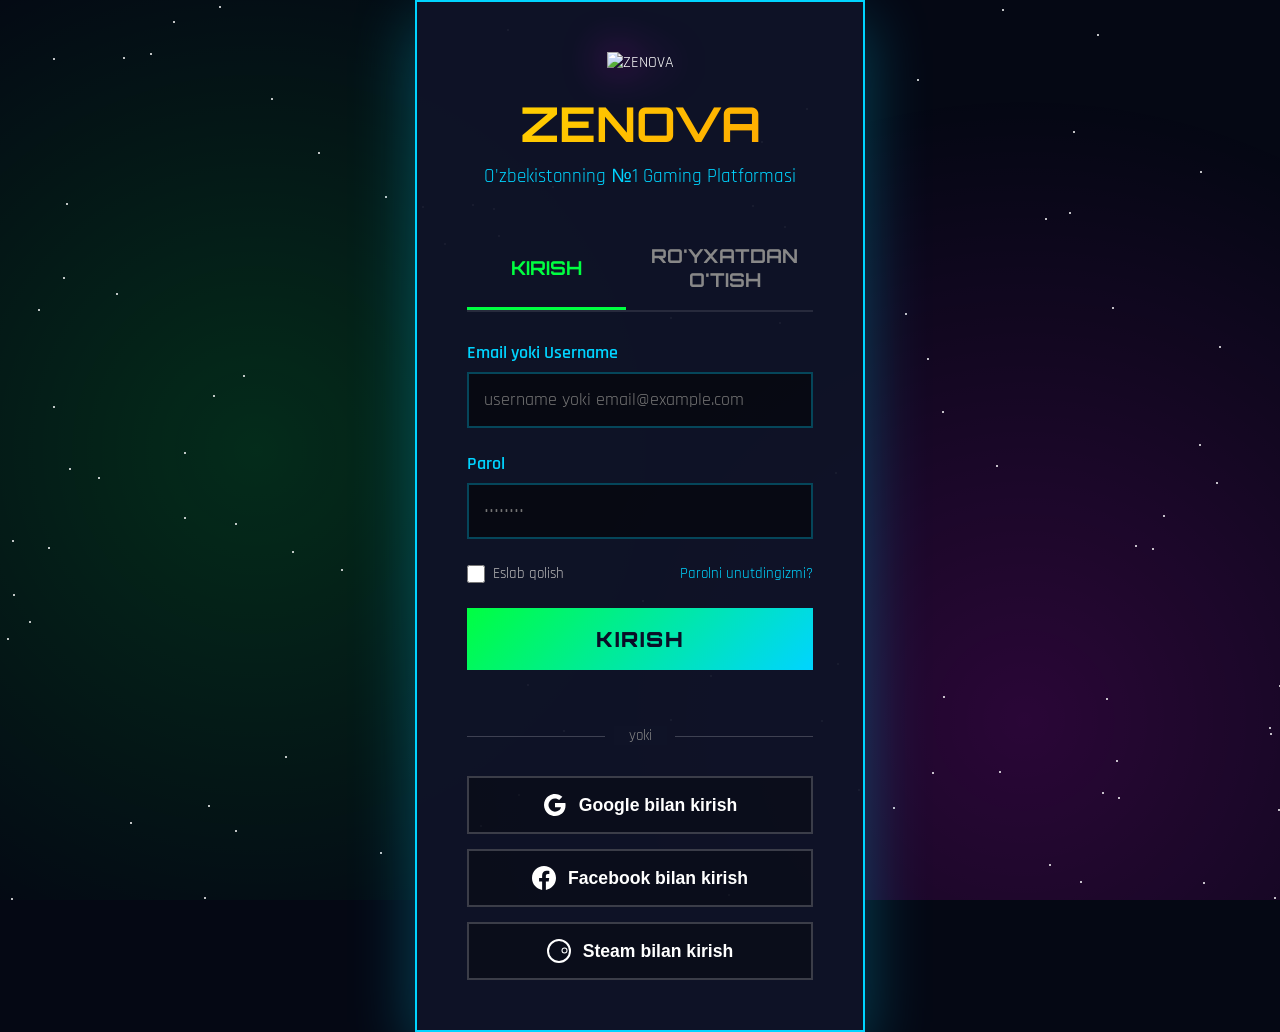
==== index.html @ 6e126760 "Add files via upload" ====
<!DOCTYPE html>
<html lang="uz">
<head>
    <meta charset="UTF-8">
    <meta name="viewport" content="width=device-width, initial-scale=1.0">
    <title>ZENOVA - O'zbekistonning №1 Gaming Platformasi</title>
    <link href="https://fonts.googleapis.com/css2?family=Orbitron:wght@400;700;900&family=Rajdhani:wght@300;500;700&display=swap" rel="stylesheet">
    <link rel="stylesheet" href="style.css">
    <head>
        <meta charset="UTF-8">
        <meta name="viewport" content="width=device-width, initial-scale=1.0">
        <title>ZENOVA - O'zbekistonning №1 Gaming Platformasi</title>
        
        <!-- FAVICON - SHU QATORNI QO'SHING -->
        <link rel="icon" type="image/png" href="img/preview.webp">
                
        <link href="https://fonts.googleapis.com/css2?family=Orbitron:wght@400;700;900&family=Rajdhani:wght@300;500;700&display=swap" rel="stylesheet">
        <link rel="stylesheet" href="profile.html">
    </head>
    <style>
        :root {
            --primary: #00ff41;
            --secondary: #ff00ff;
            --accent: #00d4ff;
            --dark: #0a0e27;
            --darker: #050814;
        }
        * { margin: 0; padding: 0; box-sizing: border-box; }
        body {
            font-family: 'Rajdhani', sans-serif;
            background: var(--darker);
            color: #fff;
            overflow-x: hidden;
            line-height: 1.6;
        }
        body::before {
            content: '';
            position: fixed;
            inset: 0;
            background: radial-gradient(circle at 20% 50%, rgba(0, 255, 65, 0.1) 0%, transparent 50%),
                        radial-gradient(circle at 80% 80% rgba(255, 0, 255, 0.1) 0%, transparent 50%);
            animation: bgPulse 15s ease-in-out infinite;
            z-index: 0;
            pointer-events: none;
        }
        @keyframes bgPulse { 0%, 100% { opacity: 0.3; } 50% { opacity: 0.6; } }
        .container { position: relative; z-index: 1; max-width: 1400px; margin: 0 auto; padding: 0 20px; }
        header {
            position: sticky; top: 0; z-index: 100;
            background: rgba(5, 8, 20, 0.98);
            backdrop-filter: blur(10px);
            border-bottom: 2px solid var(--primary);
            box-shadow: 0 5px 30px rgba(0, 255, 65, 0.2);
        }
        nav { display: flex; justify-content: space-between; align-items: center; padding: 20px 0; flex-wrap: wrap; gap: 20px; }
        .logo-container { display: flex; align-items: center; gap: 15px; }
        .logo-img { 
            width: 60px; 
            height: 60px; 
            object-fit: contain;
            filter: drop-shadow(0 0 10px rgba(255, 0, 255, 0.5));
        }
        .logo-text {
            font-family: 'Orbitron', sans-serif;
            font-size: 2.5em;
            font-weight: 900;
            background: linear-gradient(135deg, #FFD700, #FFA500);
            -webkit-background-clip: text;
            -webkit-text-fill-color: transparent;
            text-shadow: 0 0 20px rgba(255, 215, 0, 0.5);
        }
        nav ul { display: flex; gap: 15px; list-style: none; flex-wrap: wrap; }
        nav a {
            color: #fff;
            text-decoration: none;
            font-weight: 700;
            padding: 10px 15px;
            border: 2px solid transparent;
            transition: all 0.3s;
            text-transform: uppercase;
            letter-spacing: 1px;
        }
        nav a:hover {
            color: var(--primary);
            border-color: var(--primary);
            box-shadow: 0 0 20px var(--primary);
        }
        .hero { padding: 80px 0; text-align: center; }
        .hero h1 {
            font-family: 'Orbitron', sans-serif;
            font-size: 4.5em;
            font-weight: 900;
            margin-bottom: 20px;
            background: linear-gradient(135deg, var(--primary), var(--secondary), var(--accent));
            -webkit-background-clip: text;
            -webkit-text-fill-color: transparent;
            animation: slideDown 1s ease-out;
        }
        @keyframes slideDown {
            from { opacity: 0; transform: translateY(-50px); }
            to { opacity: 1; transform: translateY(0); }
        }
        .hero p { font-size: 1.5em; color: var(--accent); margin-bottom: 40px; }
        .stats { display: flex; justify-content: center; gap: 50px; flex-wrap: wrap; margin-top: 30px; }
        .stat-item { text-align: center; }
        .stat-number {
            font-family: 'Orbitron', sans-serif;
            font-size: 3em;
            color: var(--primary);
            text-shadow: 0 0 20px var(--primary);
        }
        .stat-label { color: #888; font-size: 1.2em; text-transform: uppercase; }
        .section-title {
            font-family: 'Orbitron', sans-serif;
            font-size: 3em;
            font-weight: 900;
            text-align: center;
            margin: 80px 0 50px;
            background: linear-gradient(135deg, var(--primary), var(--accent));
            -webkit-background-clip: text;
            -webkit-text-fill-color: transparent;
            position: relative;
        }
        .section-title::after {
            content: '';
            position: absolute;
            bottom: -10px;
            left: 50%;
            transform: translateX(-50%);
            width: 100px;
            height: 3px;
            background: linear-gradient(90deg, transparent, var(--primary), transparent);
        }
        .games-grid {
            display: grid;
            grid-template-columns: repeat(auto-fit, minmax(320px, 1fr));
            gap: 30px;
            margin-bottom: 80px;
        }
        .game-card {
            background: rgba(15, 20, 40, 0.95);
            border: 2px solid rgba(0, 255, 65, 0.3);
            padding: 30px;
            transition: all 0.4s;
            position: relative;
            overflow: hidden;
        }
        .game-card::before {
            content: '';
            position: absolute;
            top: -50%;
            left: -50%;
            width: 200%;
            height: 200%;
            background: linear-gradient(45deg, transparent, rgba(0, 255, 65, 0.1), transparent);
            transform: rotate(45deg);
            transition: all 0.6s;
        }
        .game-card:hover::before {
            top: 100%;
            left: 100%;
        }
        .game-card:hover {
            transform: translateY(-10px) scale(1.02);
            border-color: var(--primary);
            box-shadow: 0 20px 60px rgba(0, 255, 65, 0.4);
        }
        .game-card h3 {
            font-family: 'Orbitron', sans-serif;
            font-size: 1.8em;
            color: var(--primary);
            margin-bottom: 15px;
        }
        .game-card p { color: #bbb; margin-bottom: 20px; line-height: 1.6; }
        .play-button {
            padding: 12px 30px;
            background: linear-gradient(135deg, var(--primary), var(--accent));
            color: var(--dark);
            border: none;
            cursor: pointer;
            font-weight: 700;
            text-transform: uppercase;
            transition: all 0.3s;
            font-family: 'Rajdhani', sans-serif;
            letter-spacing: 1px;
            font-size: 1em;
        }
        .play-button:hover {
            transform: scale(1.05);
            box-shadow: 0 5px 20px rgba(0, 255, 65, 0.5);
        }
        .catalog-grid {
            display: grid;
            grid-template-columns: repeat(auto-fit, minmax(280px, 1fr));
            gap: 25px;
            margin-bottom: 80px;
        }
        .catalog-item {
            background: rgba(15, 20, 40, 0.95);
            border: 2px solid rgba(0, 212, 255, 0.2);
            padding: 25px;
            transition: all 0.3s;
        }
        .catalog-item:hover {
            border-color: var(--accent);
            transform: translateY(-5px);
            box-shadow: 0 15px 40px rgba(0, 212, 255, 0.3);
        }
        .catalog-item h4 {
            font-family: 'Orbitron', sans-serif;
            font-size: 1.5em;
            color: var(--accent);
            margin-bottom: 10px;
        }
        .catalog-item p { color: #bbb; line-height: 1.5; }
        .catalog-item .tag {
            display: inline-block;
            padding: 5px 12px;
            background: rgba(255, 0, 255, 0.3);
            color: var(--secondary);
            font-size: 0.9em;
            margin-top: 10px;
            border: 1px solid var(--secondary);
            margin-right: 5px;
        }
        .rating { color: #ffd700; font-size: 1.2em; margin-top: 10px; }
        .leaderboard {
            background: rgba(15, 20, 40, 0.95);
            border: 2px solid var(--accent);
            padding: 30px;
            margin-bottom: 80px;
        }
        .leaderboard-item {
            display: flex;
            justify-content: space-between;
            align-items: center;
            padding: 15px 20px;
            margin: 10px 0;
            background: rgba(0, 212, 255, 0.1);
            border-left: 4px solid var(--accent);
            transition: all 0.3s;
        }
        .leaderboard-item:hover {
            background: rgba(0, 212, 255, 0.2);
            transform: translateX(10px);
        }
        .leaderboard-rank {
            font-family: 'Orbitron', sans-serif;
            font-size: 1.8em;
            color: var(--primary);
            font-weight: 900;
            min-width: 60px;
        }
        .leaderboard-name { flex: 1; font-size: 1.3em; font-weight: 600; }
        .leaderboard-score {
            font-family: 'Orbitron', sans-serif;
            color: var(--accent);
            font-weight: 700;
            font-size: 1.3em;
        }
        .about-section {
            background: rgba(15, 20, 40, 0.95);
            border: 2px solid var(--primary);
            padding: 50px;
            margin-bottom: 80px;
            text-align: center;
        }
        .about-section h2 {
            font-family: 'Orbitron', sans-serif;
            font-size: 2.5em;
            color: var(--primary);
            margin-bottom: 30px;
        }
        .about-content {
            font-size: 1.3em;
            line-height: 2;
            color: #ccc;
            max-width: 800px;
            margin: 0 auto 30px;
        }
        .contact-info {
            display: flex;
            justify-content: center;
            gap: 40px;
            flex-wrap: wrap;
            margin-top: 30px;
        }
        .contact-item {
            display: flex;
            align-items: center;
            gap: 15px;
            font-size: 1.2em;
            color: var(--accent);
            font-weight: 600;
        }
        .game-container {
            display: none;
            position: fixed;
            inset: 0;
            background: rgba(0, 0, 0, 0.97);
            z-index: 1000;
            justify-content: center;
            align-items: center;
        }
        .game-container.active { display: flex; }
        .game-wrapper { position: relative; }
        canvas {
            border: 3px solid var(--primary);
            box-shadow: 0 0 50px rgba(0, 255, 65, 0.5);
            display: block;
            background: #000;
        }
        .close-game {
            position: absolute;
            top: -40px;
            right: 0;
            background: var(--primary);
            color: var(--dark);
            border: none;
            padding: 10px 20px;
            font-weight: 700;
            cursor: pointer;
            font-size: 1.1em;
            font-family: 'Rajdhani', sans-serif;
            text-transform: uppercase;
        }
        .close-game:hover {
            background: var(--secondary);
            transform: scale(1.1);
        }
        .game-info {
            position: absolute;
            top: 10px;
            left: 10px;
            background: rgba(0, 0, 0, 0.8);
            padding: 15px 25px;
            border: 2px solid var(--primary);
            font-family: 'Orbitron', sans-serif;
            font-size: 1.2em;
            color: var(--primary);
        }
        footer {
            background: var(--darker);
            border-top: 2px solid var(--primary);
            padding: 40px 0;
            text-align: center;
            margin-top: 100px;
        }
        .footer-content {
            display: flex;
            flex-direction: column;
            gap: 15px;
            align-items: center;
        }
        footer p { color: #888; font-size: 1.1em; margin: 5px 0; }
        .creator {
            font-size: 1.3em;
            color: var(--accent);
            font-weight: 700;
            text-shadow: 0 0 10px var(--accent);
        }
        @media (max-width: 768px) {
            .hero h1 { font-size: 2.5em; }
            .logo-text { font-size: 1.8em; }
            .logo-img { width: 45px; height: 45px; }
            .stat-number { font-size: 2em; }
            nav ul { gap: 10px; }
            .about-section { padding: 30px 20px; }
        }
    </style>
</head>
<body>
    <header>
        <div class="container">
            <nav>
                <div class="logo-container">
                    <img src="img/preview.webp" alt="ZENOVA Logo" class="logo-img">
                    <div class="logo-text">ZENOVA</div>
                </div>
                <ul>
                    <li><a href="games-info.html">O'yinlar Haqida</a></li>
                    <li><a href="catalog.html">O'yinlar 2 Haqida</a></li>
                    <li><a href="#games">O'yinlar</a></li>
                    <li><a href="#leaderboard">Rekorlar</a></li>
                    <li><a href="#catalog">Katalog</a></li>
                    <li><a href="#about">Biz Haqimizda</a></li>
                </ul>
            </nav>
        </div>
    </header>

    <main>
        <section class="hero" id="home">
            <div class="container">
                <h1>ZENOVA GAMING</h1>
                <p>O'zbekistonning №1 Professional Gaming Platformasi</p>
                <div class="stats">
                    <div class="stat-item">
                        <div class="stat-number">10+</div>
                        <div class="stat-label">O'ynaladigan O'yinlar</div>
                    </div>
                    <div class="stat-item">
                        <div class="stat-number">100+</div>
                        <div class="stat-label">O'yinlar Katalogi</div>
                    </div>
                    <div class="stat-item">
                        <div class="stat-number">24/7</div>
                        <div class="stat-label">Onlayn Xizmat</div>
                    </div>
                </div>
            </div>
        </section>

        <section id="games">
            <div class="container">
                <h2 class="section-title">🎮 PREMIUM O'YINLAR</h2>
                <div class="games-grid">
                    <div class="game-card">
                        <h3>🟩 BLOCK CRAFT 3D</h3>
                        <p>Professional Minecraft-style o'yin. WASD bilan harakat qiling, SPACE tugmasi bilan blok qo'ying. Cheksiz dunyo yarating!</p>
                        <button class="play-button" onclick="startGame('minecraft')">O'YNASH</button>
                    </div>
                    <div class="game-card">
                        <h3>🚀 GALAXY DEFENDER</h3>
                        <p>Ilg'or kosmik shooter. WASD - harakat, SPACE - otish. Galaktikani dushmanlardan himoya qiling!</p>
                        <button class="play-button" onclick="startGame('shooter')">O'YNASH</button>
                    </div>
                    <div class="game-card">
                        <h3>🐍 CYBER SNAKE</h3>
                        <p>Zamonaviy neon ilon o'yini. O'q tugmalari bilan boshqaring. Eng uzun ilonga aylaning!</p>
                        <button class="play-button" onclick="startGame('snake')">O'YNASH</button>
                    </div>
                    <div class="game-card">
                        <h3>🏓 NEON PONG</h3>
                        <p>Klassik Pong zamonaviy uslubda. W/S va o'qlar bilan boshqarish. Kompyuterni mag'lub eting!</p>
                        <button class="play-button" onclick="startGame('pong')">O'YNASH</button>
                    </div>
                    <div class="game-card">
                        <h3>🧩 TETRIS ULTIMATE</h3>
                        <p>Professional Tetris tajribasi. O'qlar va SPACE tugmasi. Eng yuqori rekord qo'ying!</p>
                        <button class="play-button" onclick="startGame('tetris')">O'YNASH</button>
                    </div>
                    <div class="game-card">
                        <h3>🎯 PRECISION SHOOTER</h3>
                        <p>Aniqlik va tezlik testi. Tez harakatlanuvchi nishonlarni urish. Reaktsiyangizni sinang!</p>
                        <button class="play-button" onclick="startGame('target')">O'YNASH</button>
                    </div>
                </div>
            </div>
        </section>

        <section id="leaderboard">
            <div class="container">
                <h2 class="section-title">🏆 TOP O'YINCHILAR</h2>
                <div class="leaderboard">
                    <div class="leaderboard-item">
                        <span class="leaderboard-rank">#1</span>
                        <span class="leaderboard-name">Akif_VorteX</span>
                        <span class="leaderboard-score">56,850</span>
                    </div>
                    <div class="leaderboard-item">
                        <span class="leaderboard-rank">#2</span>
                        <span class="leaderboard-name">Pro_Gamer_UZ</span>
                        <span class="leaderboard-score">14,920</span>
                    </div>
                    <div class="leaderboard-item">
                        <span class="leaderboard-rank">#3</span>
                        <span class="leaderboard-name">Cyber_Ninja</span>
                        <span class="leaderboard-score">13,680</span>
                    </div>
                    <div class="leaderboard-item">
                        <span class="leaderboard-rank">#4</span>
                        <span class="leaderboard-name">Speed_Demon</span>
                        <span class="leaderboard-score">12,540</span>
                    </div>
                    <div class="leaderboard-item">
                        <span class="leaderboard-rank">#5</span>
                        <span class="leaderboard-name">Shadow_Master</span>
                        <span class="leaderboard-score">11,890</span>
                    </div>
                    <div class="leaderboard-item">
                        <span class="leaderboard-rank">#6</span>
                        <span class="leaderboard-name">Thunder_Strike</span>
                        <span class="leaderboard-score">10,750</span>
                    </div>
                    <div class="leaderboard-item">
                        <span class="leaderboard-rank">#7</span>
                        <span class="leaderboard-name">Galaxy_Hunter</span>
                        <span class="leaderboard-score">9,820</span>
                    </div>
                    <div class="leaderboard-item">
                        <span class="leaderboard-rank">#8</span>
                        <span class="leaderboard-name">Neon_Warrior</span>
                        <span class="leaderboard-score">8,950</span>
                    </div>
                    <div class="leaderboard-item">
                        <span class="leaderboard-rank">#9</span>
                        <span class="leaderboard-name">Pixel_Legend</span>
                        <span class="leaderboard-score">8,120</span>
                    </div>
                    <div class="leaderboard-item">
                        <span class="leaderboard-rank">#10</span>
                        <span class="leaderboard-name">Quantum_Player</span>
                        <span class="leaderboard-score">7,640</span>
                    </div>
                </div>
            </div>
        </section>

        <section id="catalog">
            <div class="container">
                <h2 class="section-title">🎮 MASHHUR O'YINLAR KATALOGI</h2>
                <div class="catalog-grid">
                    <div class="catalog-item">
                        <h4>PUBG MOBILE</h4>
                        <p>100 o'yinchi, bitta g'olib. Eng mashhur mobile battle royale o'yini dunyoda.</p>
                        <span><a href="https://pubg-mobile-tencent-games.en.aptoide.com/app" class="__cf_email__" data-cfemail="d1b8bfb7be91abb4bfbea7b0ffa4ab">[PUBG MOBILE&#160;]</a></span>
                        <div class="rating">★★★★★</div>
                    </div>
                    <div class="catalog-item">
                        <h4>MINECRAFT</h4>
                        <p>Cheksiz imkoniyatlar dunyosi. Quring, kashf eting va o'z dunyongizni yarating!</p>
                        <span><a href="https://klauncher.gg/minecraft/versions" class="__cf_email__" data-cfemail="d1b8bfb7be91abb4bfbea7b0ffa4ab">[Dowload for free&#160;]</a></span>
                        <div class="rating">★★★★★</div>
                    </div>
                    <div class="catalog-item">
                        <h4>FORTNITE</h4>
                         <p>Qurish va otishma kombinatsiyasi. Jonli va dinamik battle royale tajribasi.</p>
                        <span><a href="https://www.fortnite.com/" class="__cf_email__" data-cfemail="d1b8bfb7be91abb4bfbea7b0ffa4ab">[Play]</a></span>
                        <div class="rating">★★★★★</div>
                    </div>
                    <div class="catalog-item">
                        <h4>COUNTER-STRIKE 2</h4>
                        <p>Yangilangan klassik taktik shooter. Professional e-sport o'yini.</p>
                        <span><a href="https://www.counter-strike.net/cs2" class="__cf_email__" data-cfemail="d1b8bfb7be91abb4bfbea7b0ffa4ab">[Play]</a></span>
                        <div class="rating">★★★★★</div>
                    </div>
                    <div class="catalog-item">
                        <h4>VALORANT</h4>
                        <p>5v5 taktik FPS qobiliyatlar bilan. Riot Games'dan eng yaxshi shooter.</p>
                        <span><a href="https://playvalorant.com/en-us/" class="__cf_email__" data-cfemail="d1b8bfb7be91abb4bfbea7b0ffa4ab">[Play for free]</a></span>
                        <div class="rating">★★★★★</div>
                    </div>
                    <div class="catalog-item">
                        <h4>GTA V</h4>
                        <p>Ochiq dunyo jinoyat sarguzashti. Los Santos shahrida erkin hayot.</p>
                        <span><a href="https://www.rockstargames.com/gta-v" class="__cf_email__" data-cfemail="d1b8bfb7be91abb4bfbea7b0ffa4ab">[buy now]</a></span>
                        <div class="rating">★★★★★</div>
                    </div>
                    <div class="catalog-item">
                        <h4>LEAGUE OF LEGENDS</h4>
                        <p>Dunyodagi eng mashhur MOBA. 160+ champion va strategiya.</p>
                        <span><a href="https://www.mobilelegends.com/" class="__cf_email__" data-cfemail="d1b8bfb7be91abb4bfbea7b0ffa4ab">[Dowload for free]]</a></span>
                        <div class="rating">★★★★★</div>
                    </div>
                    <div class="catalog-item">
                        <h4>DOTA 2</h4>
                        <p>Professional e-sport MOBA. Murakkab va mukofotli gameplay.</p>
                        <span><a href="https://www.dota2.com/home" class="__cf_email__" data-cfemail="d1b8bfb7be91abb4bfbea7b0ffa4ab">[Dowload for free]]</a></span>
                        <div class="rating">★★★★★</div>
                    </div>
                </div>
            </div>
        </section>

        <section id="about" class="about-section">
            <div class="container">
                <h2>📞 BIZ HAQIMIZDA</h2>
                <div class="about-content">
                    <p>ZENOVA - O'zbekistondagi professional o'yinlar platformasi. Biz 2022 yildan beri o'yinchilar uchun eng sifatli va qiziqarli o'yin tajribasini taqdim etamiz.</p>
                    <p>Bizning maqsadimiz - har bir o'yinchiga eng yaxshi o'yinlar va professional xizmatni taqdim etish. Biz doim rivojlanmoqdamiz va yangi o'yinlar qo'shmoqdamiz.</p>
                </div>
                <div class="contact-info">
                    <div class="contact-item">
                        <span>📱</span>
                        <span>+998 94 209 28 06</span>
                    </div>
                    <div class="contact-item">
                        <span>✉️</span>
                        <span><a href="https://web.telegram.org/a/" class="__cf_email__" data-cfemail="d1b8bfb7be91abb4bfbea7b0ffa4ab">[@t.me&#160;AbdurashidovAkif]</a></span>
                        <span>▶</span>
                        <a href="https://www.youtube.com/@Zenova-Gaming1" class="__cf_email__" data-cfemail="31585f575e714b545f5e47501f444b">[@&#160;Zenova-Gaming1]</a>

                    </div>
                </div>
            </div>
        </section>
    </main>

    <footer>
        <div class="container">
            <div class="footer-content">
                <p class="creator">⚡ Created by Akif_VorteX ⚡</p>
                <p>&copy; 2022-2026 ZENOVA - Barcha huquqlar himoyalangan</p>
                <p>O'zbekistonning professional o'yinlar platformasi</p>
                <p>Aloqa: +998 94 209 28 06 | <a href="https://web.telegram.org/a/" class="__cf_email__" data-cfemail="31585f575e714b545f5e47501f444b">[@t.me&#160;AbdurashidovAkif]</a></p>
                <a href="https://www.youtube.com/@Zenova-Gaming1" class="__cf_email__" data-cfemail="31585f575e714b545f5e47501f444b">[@&#160;Zenova-Gaming1]</a>
            </div>
        </div>
    </footer>

    <div class="game-container" id="gameContainer">
        <div class="game-wrapper">
            <button class="close-game" onclick="closeGame()">✕ YOPISH</button>
            <div class="game-info" id="gameInfo"></div>
            <canvas id="gameCanvas"></canvas>
        </div>
    </div>

    <!-- Welcome Overlay -->
    <div class="welcome-overlay" id="welcomeOverlay">
        <div class="welcome-content">
            <img src="img/preview.webp" alt="ZENOVA" class="welcome-logo">
            <h1 class="welcome-title">Welcome to ZENOVA</h1>
            <p class="welcome-subtitle">O'zbekistonning professional Gaming Platformasi</p>
            <div class="loading-bar">
                <div class="loading-progress"></div>
            </div>
        </div>
    </div>

    <style>
        .welcome-overlay {
            position: fixed;
            top: 0;
            left: 0;
            width: 100%;
            height: 100%;
            background: linear-gradient(135deg, #050814, #0a0e27);
            display: flex;
            justify-content: center;
            align-items: center;
            z-index: 9999;
            animation: fadeOut 0.5s ease-out 2.5s forwards;
        }

        @keyframes fadeOut {
            to {
                opacity: 0;
                visibility: hidden;
            }
        }

        .welcome-content {
            text-align: center;
            animation: scaleIn 0.8s ease-out;
        }

        @keyframes scaleIn {
            from {
                opacity: 0;
                transform: scale(0.5);
            }
            to {
                opacity: 1;
                transform: scale(1);
            }
        }

        .welcome-logo {
            width: 150px;
            height: 150px;
            margin-bottom: 30px;
            animation: float 2s ease-in-out infinite;
            filter: drop-shadow(0 0 30px rgba(255, 0, 255, 0.8));
        }

        @keyframes float {
            0%, 100% { transform: translateY(0); }
            50% { transform: translateY(-15px); }
        }

        .welcome-title {
            font-family: 'Orbitron', sans-serif;
            font-size: 4em;
            font-weight: 900;
            margin-bottom: 15px;
            background: linear-gradient(135deg, #FFD700, #FFA500);
            -webkit-background-clip: text;
            -webkit-text-fill-color: transparent;
            animation: glow 1.5s ease-in-out infinite;
        }

        @keyframes glow {
            0%, 100% { filter: drop-shadow(0 0 10px rgba(255, 215, 0, 0.5)); }
            50% { filter: drop-shadow(0 0 25px rgba(255, 215, 0, 0.9)); }
        }

        .welcome-subtitle {
            font-size: 1.5em;
            color: #00d4ff;
            margin-bottom: 40px;
            text-shadow: 0 0 15px rgba(0, 212, 255, 0.7);
        }

        .loading-bar {
            width: 300px;
            height: 4px;
            background: rgba(255, 255, 255, 0.1);
            margin: 0 auto;
            border-radius: 2px;
            overflow: hidden;
        }

        .loading-progress {
            height: 100%;
            background: linear-gradient(90deg, #00ff41, #00d4ff);
            animation: loading 2.5s ease-out forwards;
            box-shadow: 0 0 15px rgba(0, 255, 65, 0.8);
        }

        @keyframes loading {
            from { width: 0%; }
            to { width: 100%; }
        }
    </style>

    <script>
        // Welcome overlay'ni 3 sekunddan keyin o'chirish
        setTimeout(function() {
            var overlay = document.getElementById('welcomeOverlay');
            if (overlay) {
                overlay.style.display = 'none';
            }
        }, 3000);
    </script>

    <script src="game-core.js"></script>
    <script src="auth-integration.js"></script>
    <script src="leaderboard-update.js"></script>  
    <script src="auto-redirect.js"></script>
    
</body>
</html>
---- style.css ----
.menu-btn{
    background-color: black;
    color: white;
    border: none;
    padding: 8px 16px;
    font-size: 14px;
    border-radius: 4px;
    cursor: pointer;
}
.menu-btn:hover{
color: var(--primary);
border-color: var(--primary);
box-shadow: 0 0 20px var(--primary);
}
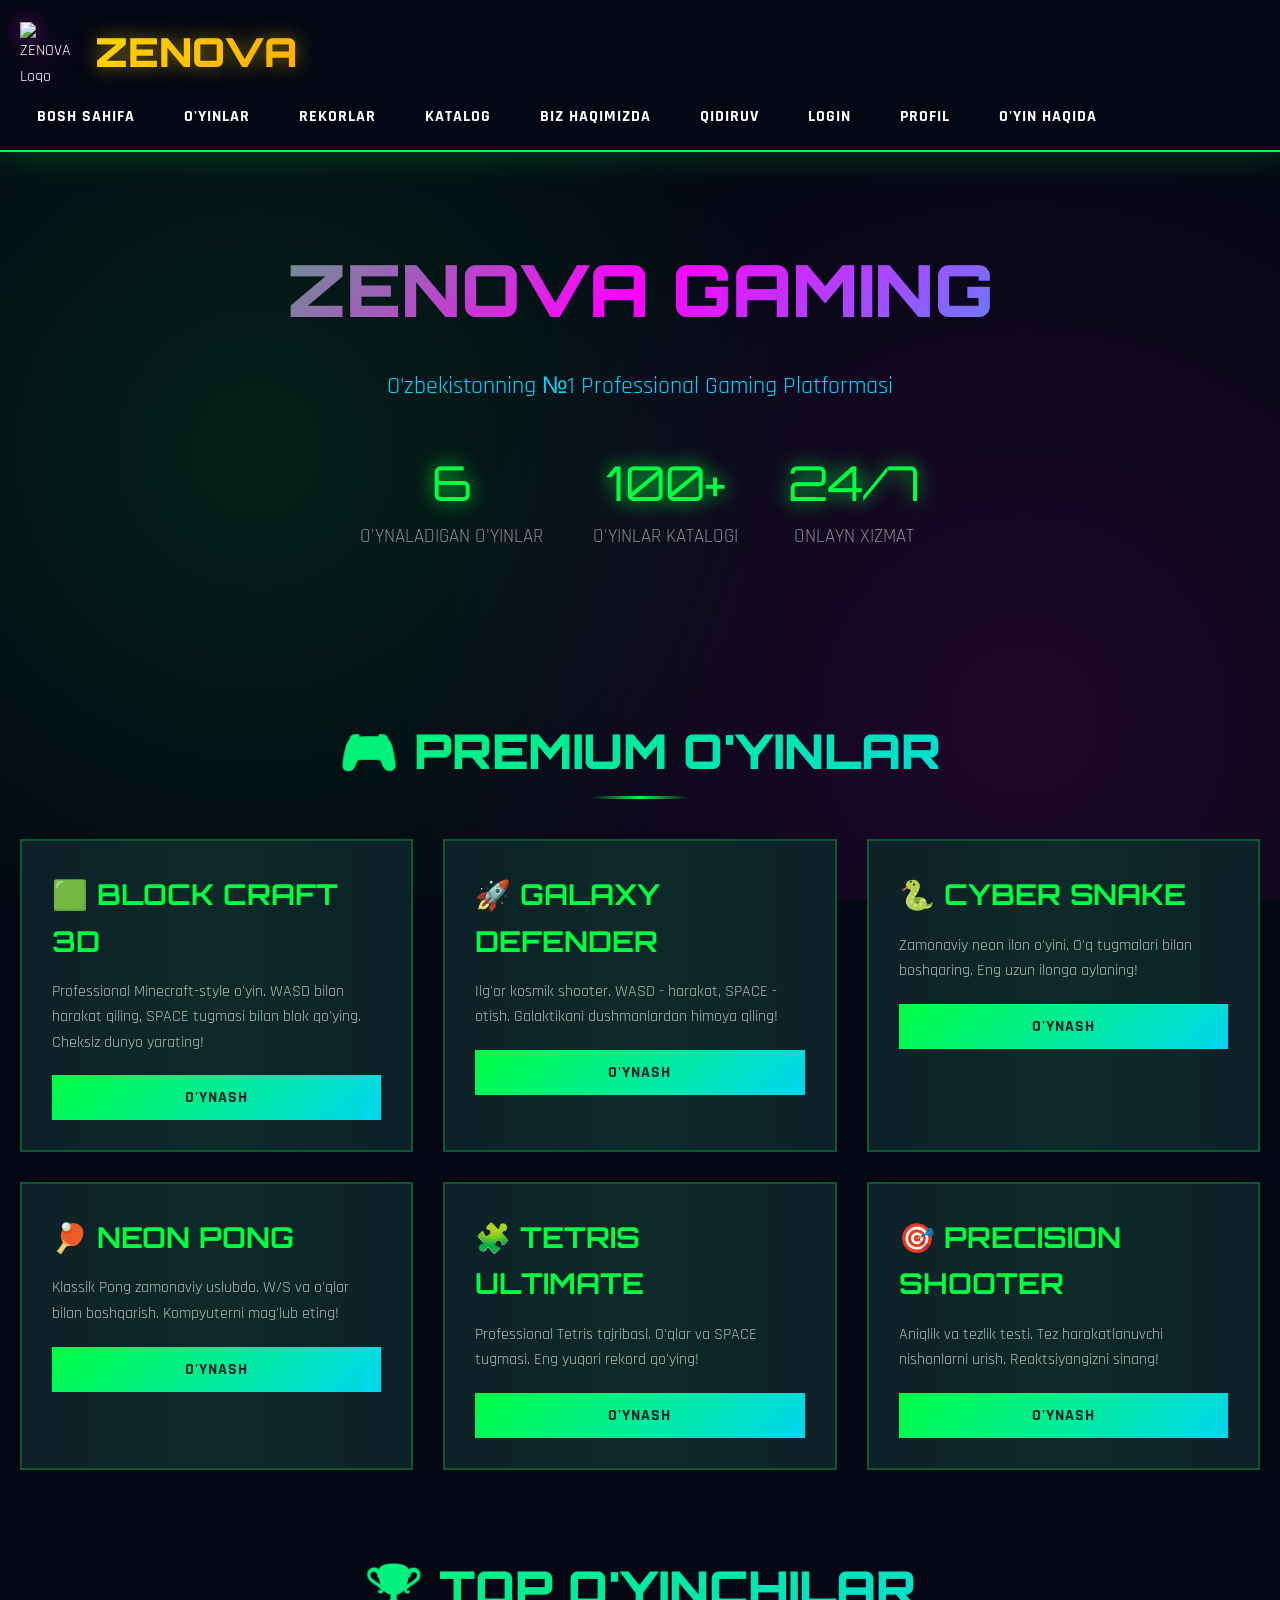
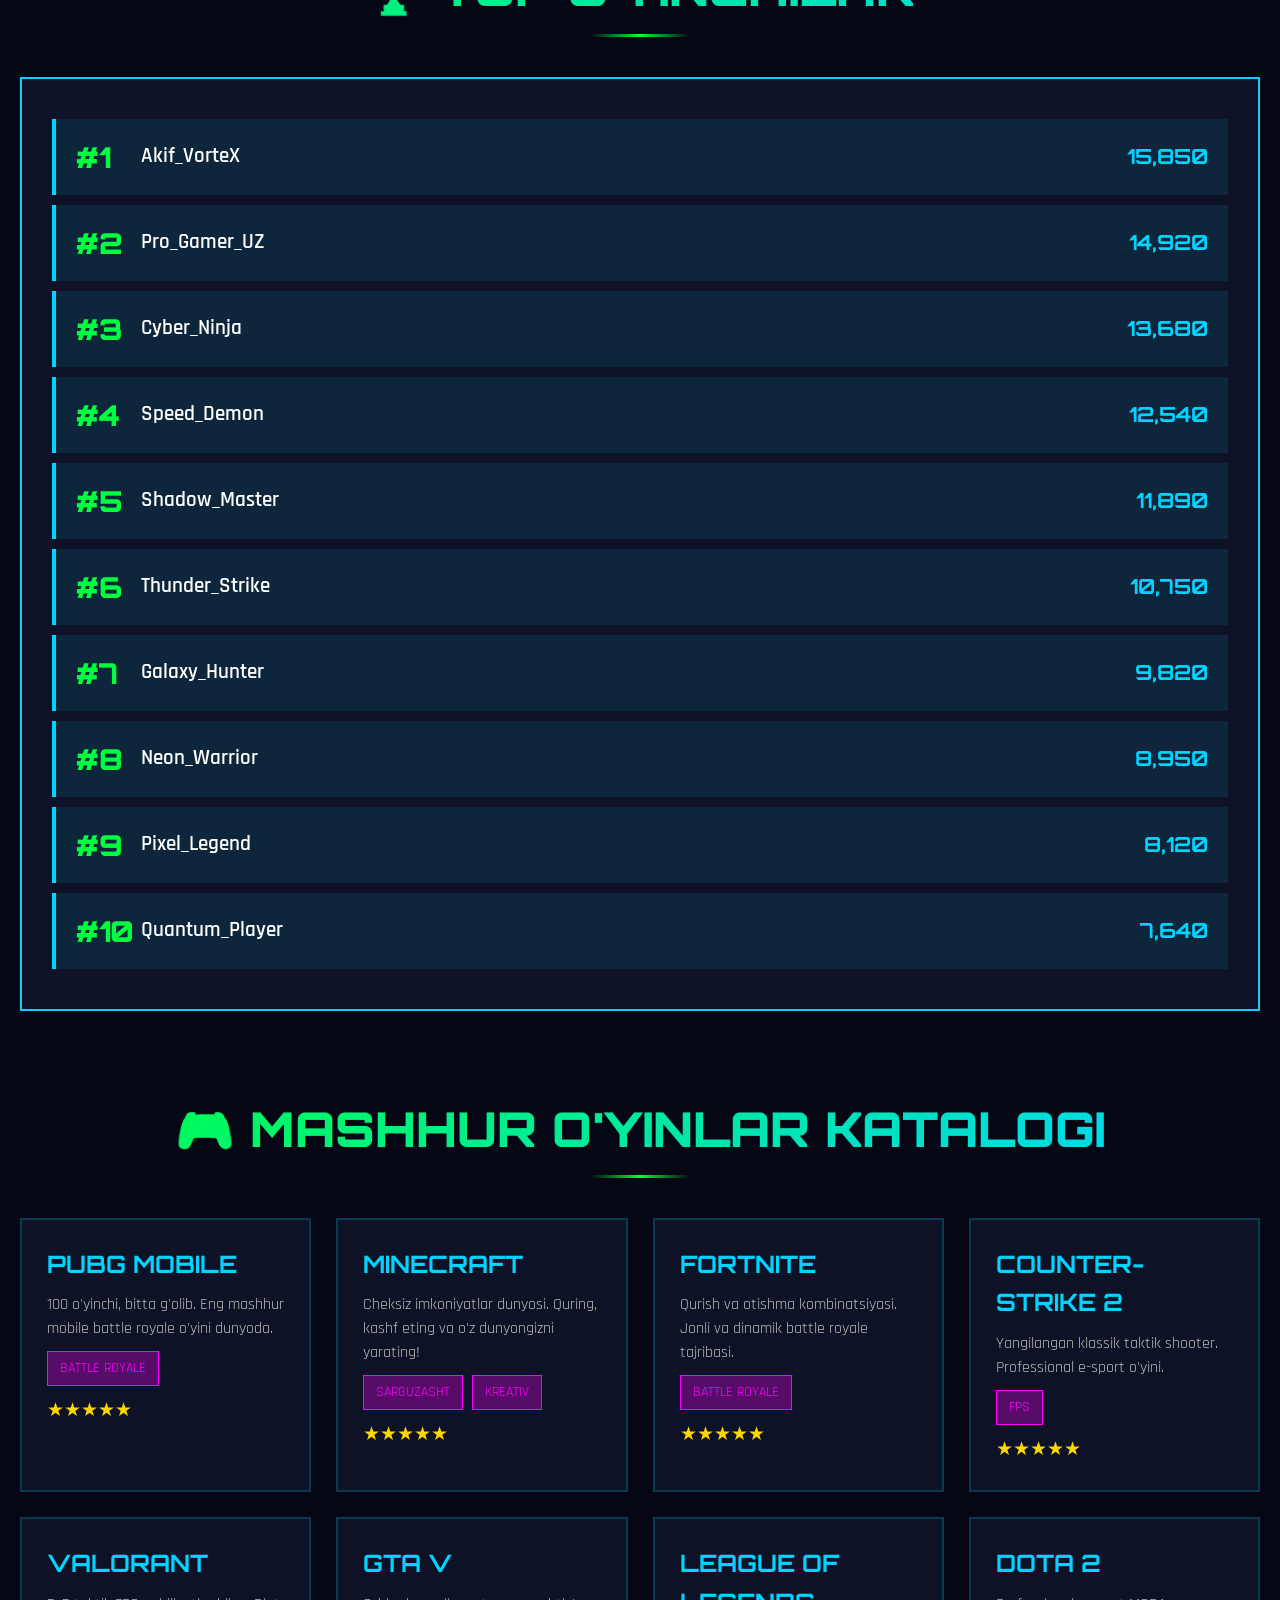
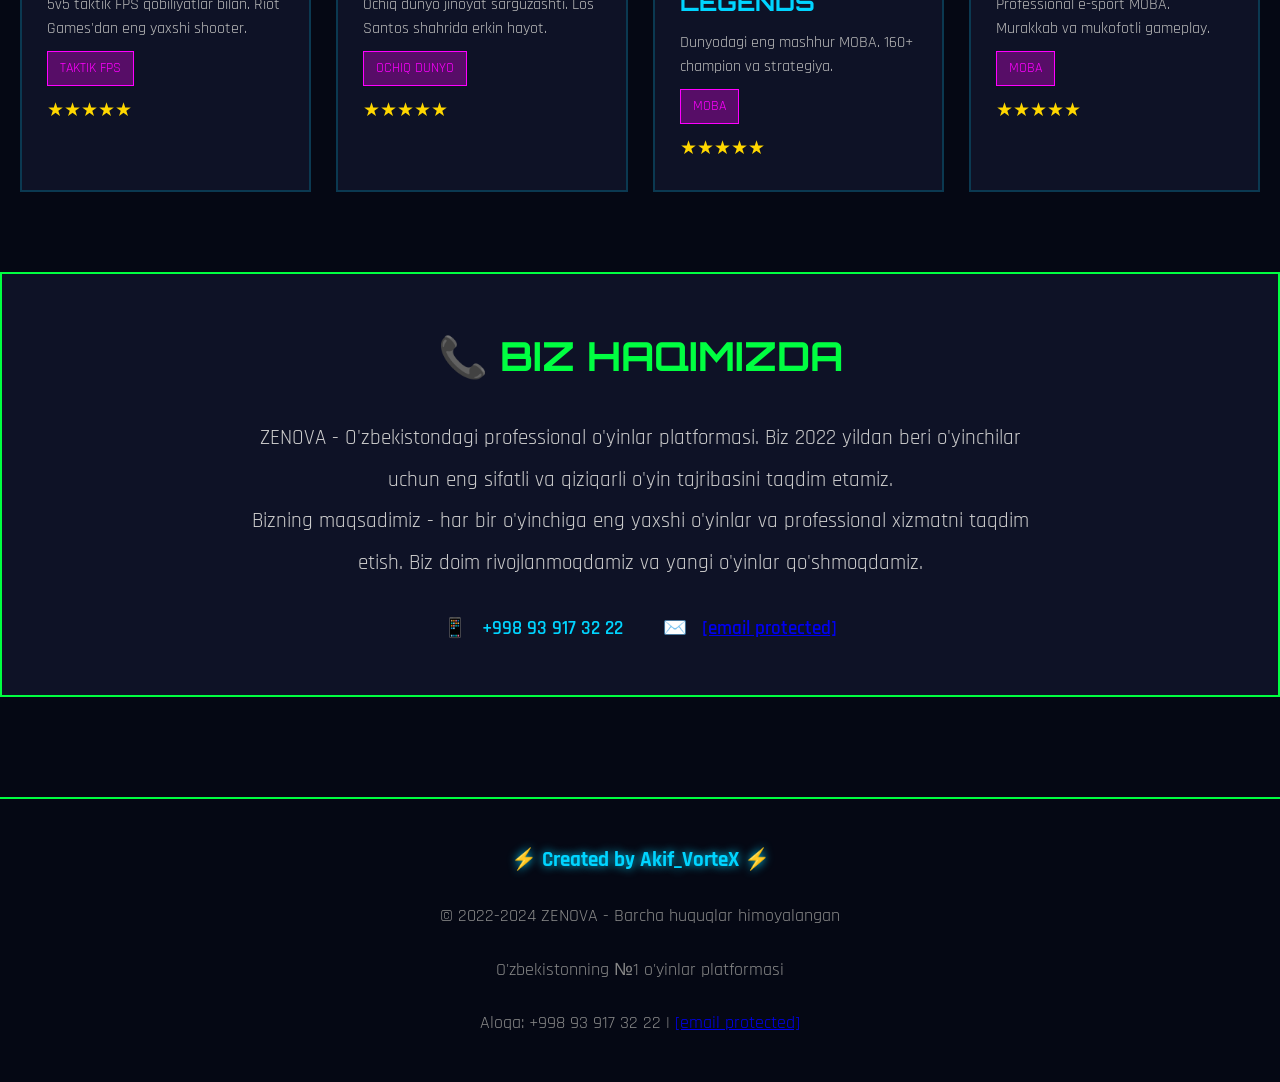
==== commit 4670059a: "Refactor index.html with updates and enhancements Updated various elements in index.html including s" ====
--- a/index.html
+++ b/index.html
@@ -5,19 +5,138 @@
     <meta name="viewport" content="width=device-width, initial-scale=1.0">
     <title>ZENOVA - O'zbekistonning №1 Gaming Platformasi</title>
     <link href="https://fonts.googleapis.com/css2?family=Orbitron:wght@400;700;900&family=Rajdhani:wght@300;500;700&display=swap" rel="stylesheet">
-    <link rel="stylesheet" href="style.css">
-    <head>
-        <meta charset="UTF-8">
-        <meta name="viewport" content="width=device-width, initial-scale=1.0">
-        <title>ZENOVA - O'zbekistonning №1 Gaming Platformasi</title>
-        
-        <!-- FAVICON - SHU QATORNI QO'SHING -->
-        <link rel="icon" type="image/png" href="img/preview.webp">
-                
-        <link href="https://fonts.googleapis.com/css2?family=Orbitron:wght@400;700;900&family=Rajdhani:wght@300;500;700&display=swap" rel="stylesheet">
-        <link rel="stylesheet" href="profile.html">
-    </head>
+    
     <style>
+    @media (max-width: 768px) {
+   /* MEN BERGAN KODNI ICHIGA QO'Y */
+}
+    /* 📱 GLOBAL MOBILE FIX */
+img, canvas, video {
+    max-width: 100%;
+    height: auto;
+}
+
+/* CONTAINER */
+.container {
+    width: 100%;
+    max-width: 100%;
+    padding: 0 12px;
+}
+
+/* HERO */
+.hero h1 {
+    font-size: clamp(2rem, 6vw, 4.5em);
+}
+
+.hero p {
+    font-size: clamp(1rem, 3vw, 1.5em);
+}
+
+/* LOGO */
+.logo-img {
+    width: 45px;
+    height: 45px;
+}
+
+.logo-text {
+    font-size: clamp(1.5rem, 5vw, 2.5em);
+}
+
+/* GRID FIX */
+.games-grid {
+    grid-template-columns: repeat(auto-fit, minmax(250px, 1fr));
+}
+
+.catalog-grid {
+    grid-template-columns: repeat(auto-fit, minmax(220px, 1fr));
+}
+
+/* GAME CARD */
+.game-card {
+    padding: 20px;
+}
+
+.game-card h3 {
+    font-size: 1.4em;
+}
+
+/* BUTTON */
+.play-button {
+    width: 100%;
+    padding: 12px;
+    font-size: 0.9em;
+}
+
+/* STATS */
+.stats {
+    gap: 20px;
+}
+
+.stat-number {
+    font-size: clamp(1.8rem, 5vw, 3em);
+}
+
+/* LEADERBOARD */
+.leaderboard-item {
+    flex-wrap: wrap;
+    gap: 5px;
+}
+
+.leaderboard-name {
+    font-size: 1em;
+}
+
+.leaderboard-score {
+    font-size: 1em;
+}
+
+/* ABOUT */
+.about-section {
+    padding: 25px;
+}
+
+.about-content {
+    font-size: 1.1em;
+}
+
+/* CONTACT */
+.contact-info {
+    gap: 20px;
+}
+
+.contact-item {
+    font-size: 1em;
+}
+
+/* CANVAS */
+canvas {
+    width: 100% !important;
+    height: auto !important;
+}
+
+/* GAME CONTAINER */
+.game-wrapper {
+    width: 95vw;
+}
+
+.game-info {
+    font-size: 0.9em;
+    padding: 10px;
+}
+
+/* WELCOME SCREEN */
+.welcome-logo {
+    width: 100px;
+    height: 100px;
+}
+
+.welcome-title {
+    font-size: clamp(2rem, 6vw, 4em);
+}
+
+.loading-bar {
+    width: 200px;
+}
         :root {
             --primary: #00ff41;
             --secondary: #ff00ff;
@@ -38,7 +157,7 @@
             position: fixed;
             inset: 0;
             background: radial-gradient(circle at 20% 50%, rgba(0, 255, 65, 0.1) 0%, transparent 50%),
-                        radial-gradient(circle at 80% 80% rgba(255, 0, 255, 0.1) 0%, transparent 50%);
+                        radial-gradient(circle at 80% 80%, rgba(255, 0, 255, 0.1) 0%, transparent 50%);
             animation: bgPulse 15s ease-in-out infinite;
             z-index: 0;
             pointer-events: none;
@@ -367,23 +486,40 @@
             nav ul { gap: 10px; }
             .about-section { padding: 30px 20px; }
         }
+    @media (max-width: 768px) {
+    nav ul {
+        display: none !important;
+        flex-direction: column;
+        width: 100%;
+        background: #050814;
+    }
+
+    nav ul.active {
+        display: flex !important;
+    }
+}
     </style>
 </head>
 <body>
+    
     <header>
         <div class="container">
             <nav>
                 <div class="logo-container">
-                    <img src="img/preview.webp" alt="ZENOVA Logo" class="logo-img">
+                    <img src="logo.png" alt="ZENOVA Logo" class="logo-img">
                     <div class="logo-text">ZENOVA</div>
+                    <div class="menu-toggle" onclick="toggleMenu()">☰</div>
                 </div>
                 <ul>
-                    <li><a href="games-info.html">O'yinlar Haqida</a></li>
-                    <li><a href="catalog.html">O'yinlar 2 Haqida</a></li>
+                    <li><a href="#home">Bosh Sahifa</a></li>
                     <li><a href="#games">O'yinlar</a></li>
                     <li><a href="#leaderboard">Rekorlar</a></li>
                     <li><a href="#catalog">Katalog</a></li>
                     <li><a href="#about">Biz Haqimizda</a></li>
+                    <li><a href="catalog.html">Qidiruv</a></li>
+                    <li><a href="auth.html">login</a></li>
+                    <li><a href="profile.html">profil</a></li>
+                    <li><a href="games-info.html">o'yin haqida</a></li>
                 </ul>
             </nav>
         </div>
@@ -396,7 +532,7 @@
                 <p>O'zbekistonning №1 Professional Gaming Platformasi</p>
                 <div class="stats">
                     <div class="stat-item">
-                        <div class="stat-number">10+</div>
+                        <div class="stat-number">6</div>
                         <div class="stat-label">O'ynaladigan O'yinlar</div>
                     </div>
                     <div class="stat-item">
@@ -456,7 +592,7 @@
                     <div class="leaderboard-item">
                         <span class="leaderboard-rank">#1</span>
                         <span class="leaderboard-name">Akif_VorteX</span>
-                        <span class="leaderboard-score">56,850</span>
+                        <span class="leaderboard-score">15,850</span>
                     </div>
                     <div class="leaderboard-item">
                         <span class="leaderboard-rank">#2</span>
@@ -514,49 +650,50 @@
                     <div class="catalog-item">
                         <h4>PUBG MOBILE</h4>
                         <p>100 o'yinchi, bitta g'olib. Eng mashhur mobile battle royale o'yini dunyoda.</p>
-                        <span><a href="https://pubg-mobile-tencent-games.en.aptoide.com/app" class="__cf_email__" data-cfemail="d1b8bfb7be91abb4bfbea7b0ffa4ab">[PUBG MOBILE&#160;]</a></span>
+                        <span class="tag">BATTLE ROYALE</span>
                         <div class="rating">★★★★★</div>
                     </div>
                     <div class="catalog-item">
                         <h4>MINECRAFT</h4>
                         <p>Cheksiz imkoniyatlar dunyosi. Quring, kashf eting va o'z dunyongizni yarating!</p>
-                        <span><a href="https://klauncher.gg/minecraft/versions" class="__cf_email__" data-cfemail="d1b8bfb7be91abb4bfbea7b0ffa4ab">[Dowload for free&#160;]</a></span>
+                        <span class="tag">SARGUZASHT</span>
+                        <span class="tag">KREATIV</span>
                         <div class="rating">★★★★★</div>
                     </div>
                     <div class="catalog-item">
                         <h4>FORTNITE</h4>
-                         <p>Qurish va otishma kombinatsiyasi. Jonli va dinamik battle royale tajribasi.</p>
-                        <span><a href="https://www.fortnite.com/" class="__cf_email__" data-cfemail="d1b8bfb7be91abb4bfbea7b0ffa4ab">[Play]</a></span>
+                        <p>Qurish va otishma kombinatsiyasi. Jonli va dinamik battle royale tajribasi.</p>
+                        <span class="tag">BATTLE ROYALE</span>
                         <div class="rating">★★★★★</div>
                     </div>
                     <div class="catalog-item">
                         <h4>COUNTER-STRIKE 2</h4>
                         <p>Yangilangan klassik taktik shooter. Professional e-sport o'yini.</p>
-                        <span><a href="https://www.counter-strike.net/cs2" class="__cf_email__" data-cfemail="d1b8bfb7be91abb4bfbea7b0ffa4ab">[Play]</a></span>
+                        <span class="tag">FPS</span>
                         <div class="rating">★★★★★</div>
                     </div>
                     <div class="catalog-item">
                         <h4>VALORANT</h4>
                         <p>5v5 taktik FPS qobiliyatlar bilan. Riot Games'dan eng yaxshi shooter.</p>
-                        <span><a href="https://playvalorant.com/en-us/" class="__cf_email__" data-cfemail="d1b8bfb7be91abb4bfbea7b0ffa4ab">[Play for free]</a></span>
+                        <span class="tag">TAKTIK FPS</span>
                         <div class="rating">★★★★★</div>
                     </div>
                     <div class="catalog-item">
                         <h4>GTA V</h4>
                         <p>Ochiq dunyo jinoyat sarguzashti. Los Santos shahrida erkin hayot.</p>
-                        <span><a href="https://www.rockstargames.com/gta-v" class="__cf_email__" data-cfemail="d1b8bfb7be91abb4bfbea7b0ffa4ab">[buy now]</a></span>
+                        <span class="tag">OCHIQ DUNYO</span>
                         <div class="rating">★★★★★</div>
                     </div>
                     <div class="catalog-item">
                         <h4>LEAGUE OF LEGENDS</h4>
                         <p>Dunyodagi eng mashhur MOBA. 160+ champion va strategiya.</p>
-                        <span><a href="https://www.mobilelegends.com/" class="__cf_email__" data-cfemail="d1b8bfb7be91abb4bfbea7b0ffa4ab">[Dowload for free]]</a></span>
+                        <span class="tag">MOBA</span>
                         <div class="rating">★★★★★</div>
                     </div>
                     <div class="catalog-item">
                         <h4>DOTA 2</h4>
                         <p>Professional e-sport MOBA. Murakkab va mukofotli gameplay.</p>
-                        <span><a href="https://www.dota2.com/home" class="__cf_email__" data-cfemail="d1b8bfb7be91abb4bfbea7b0ffa4ab">[Dowload for free]]</a></span>
+                        <span class="tag">MOBA</span>
                         <div class="rating">★★★★★</div>
                     </div>
                 </div>
@@ -573,14 +710,11 @@
                 <div class="contact-info">
                     <div class="contact-item">
                         <span>📱</span>
-                        <span>+998 94 209 28 06</span>
+                        <span>+998 93 917 32 22</span>
                     </div>
                     <div class="contact-item">
                         <span>✉️</span>
-                        <span><a href="https://web.telegram.org/a/" class="__cf_email__" data-cfemail="d1b8bfb7be91abb4bfbea7b0ffa4ab">[@t.me&#160;AbdurashidovAkif]</a></span>
-                        <span>▶</span>
-                        <a href="https://www.youtube.com/@Zenova-Gaming1" class="__cf_email__" data-cfemail="31585f575e714b545f5e47501f444b">[@&#160;Zenova-Gaming1]</a>
-
+                        <span><a href="/cdn-cgi/l/email-protection" class="__cf_email__" data-cfemail="d1b8bfb7be91abb4bfbea7b0ffa4ab">[email&#160;protected]</a></span>
                     </div>
                 </div>
             </div>
@@ -591,10 +725,9 @@
         <div class="container">
             <div class="footer-content">
                 <p class="creator">⚡ Created by Akif_VorteX ⚡</p>
-                <p>&copy; 2022-2026 ZENOVA - Barcha huquqlar himoyalangan</p>
-                <p>O'zbekistonning professional o'yinlar platformasi</p>
-                <p>Aloqa: +998 94 209 28 06 | <a href="https://web.telegram.org/a/" class="__cf_email__" data-cfemail="31585f575e714b545f5e47501f444b">[@t.me&#160;AbdurashidovAkif]</a></p>
-                <a href="https://www.youtube.com/@Zenova-Gaming1" class="__cf_email__" data-cfemail="31585f575e714b545f5e47501f444b">[@&#160;Zenova-Gaming1]</a>
+                <p>&copy; 2022-2024 ZENOVA - Barcha huquqlar himoyalangan</p>
+                <p>O'zbekistonning №1 o'yinlar platformasi</p>
+                <p>Aloqa: +998 93 917 32 22 | <a href="/cdn-cgi/l/email-protection" class="__cf_email__" data-cfemail="31585f575e714b545f5e47501f444b">[email&#160;protected]</a></p>
             </div>
         </div>
     </footer>
@@ -610,16 +743,26 @@
     <!-- Welcome Overlay -->
     <div class="welcome-overlay" id="welcomeOverlay">
         <div class="welcome-content">
-            <img src="img/preview.webp" alt="ZENOVA" class="welcome-logo">
+            <img src="logo.png" alt="ZENOVA" class="welcome-logo">
             <h1 class="welcome-title">Welcome to ZENOVA</h1>
-            <p class="welcome-subtitle">O'zbekistonning professional Gaming Platformasi</p>
+            <p class="welcome-subtitle">O'zbekistonning №1 Gaming Platformasi</p>
             <div class="loading-bar">
                 <div class="loading-progress"></div>
             </div>
         </div>
     </div>
-
     <style>
+    .menu-toggle {
+    display: none;
+    font-size: 2em;
+    cursor: pointer;
+}
+
+@media (max-width: 768px) {
+    .menu-toggle {
+        display: block;
+    }
+}
         .welcome-overlay {
             position: fixed;
             top: 0;
@@ -714,7 +857,11 @@
             to { width: 100%; }
         }
     </style>
-
+<script>
+function toggleMenu() {
+    document.querySelector("nav ul").classList.toggle("active");
+}
+</script>
     <script>
         // Welcome overlay'ni 3 sekunddan keyin o'chirish
         setTimeout(function() {
@@ -724,11 +871,252 @@
             }
         }, 3000);
     </script>
+    <script>
+// O'YIN KODI TO'G'RIDAN-TO'G'RI SHU YERDA
+const GameSystem = {
+    canvas: null, ctx: null, container: null, info: null,
+    loop: null, direction: 'RIGHT', score: 0,
+    snake: [], food: {x: 0, y: 0}, box: 20
+};
+
+// Sahifa yuklanganda elementlarni bog'lash
+window.addEventListener('load', function() {
+    GameSystem.canvas = document.getElementById('gameCanvas');
+    GameSystem.container = document.getElementById('gameContainer');
+    GameSystem.info = document.getElementById('gameInfo');
+    if(GameSystem.canvas) GameSystem.ctx = GameSystem.canvas.getContext('2d');
+    console.log("O'yin tizimi yuklandi!");
+});
+
+function startGame(type) {
+    if (!GameSystem.container) {
+        alert("Xato: gameContainer topilmadi!");
+        return;
+    }
+    clearInterval(GameSystem.loop);
+    GameSystem.container.style.display = 'flex';
+    GameSystem.container.classList.add('active');
+    GameSystem.direction = 'RIGHT';
+
+    if (type === 'snake') runSnake();
+    else if (type === 'pong') runPong();
+    else GameSystem.info.innerHTML = "Tez kunda: " + type;
+}
+
+function runSnake() {
+    GameSystem.score = 0;
+    GameSystem.snake = [{x: 10 * GameSystem.box, y: 10 * GameSystem.box}];
+    GameSystem.canvas.width = Math.min(window.innerWidth - 40, 400);
+    GameSystem.canvas.height = GameSystem.canvas.width;
+    spawnFood();
+    addControls();
+    GameSystem.loop = setInterval(drawSnake, 150);
+}
+
+function spawnFood() {
+    GameSystem.food = {
+        x: Math.floor(Math.random() * (GameSystem.canvas.width / GameSystem.box)) * GameSystem.box,
+        y: Math.floor(Math.random() * (GameSystem.canvas.height / GameSystem.box)) * GameSystem.box
+    };
+}
+
+function drawSnake() {
+    const ctx = GameSystem.ctx;
+    const box = GameSystem.box;
+    ctx.fillStyle = "#050814";
+    ctx.fillRect(0, 0, GameSystem.canvas.width, GameSystem.canvas.height);
+    GameSystem.snake.forEach((part, index) => {
+        ctx.fillStyle = (index === 0) ? "#00ff41" : "#00d4ff";
+        ctx.fillRect(part.x, part.y, box-2, box-2);
+    });
+    ctx.fillStyle = "#ff00ff";
+    ctx.fillRect(GameSystem.food.x, GameSystem.food.y, box-2, box-2);
+
+    let headX = GameSystem.snake[0].x;
+    let headY = GameSystem.snake[0].y;
+    if (GameSystem.direction === "LEFT") headX -= box;
+    if (GameSystem.direction === "UP") headY -= box;
+    if (GameSystem.direction === "RIGHT") headX += box;
+    if (GameSystem.direction === "DOWN") headY += box;
+
+    if (headX < 0 || headX >= GameSystem.canvas.width || headY < 0 || headY >= GameSystem.canvas.height) return gameOver();
+
+    let newHead = {x: headX, y: headY};
+    if (headX === GameSystem.food.x && headY === GameSystem.food.y) {
+        GameSystem.score += 10;
+        GameSystem.info.innerHTML = "BALL: " + GameSystem.score;
+        spawnFood();
+    } else GameSystem.snake.pop();
+    GameSystem.snake.unshift(newHead);
+}
+
+function runPong() {
+    GameSystem.score = 0;
+    let aiScore = 0;
+    GameSystem.canvas.width = Math.min(window.innerWidth - 40, 600);
+    GameSystem.canvas.height = 300;
+    let paddleH = 60, paddleW = 10, playerY = 120, aiY = 120;
+    let ball = { x: 300, y: 150, dx: 4, dy: 4 };
+    addControls();
+    GameSystem.loop = setInterval(() => {
+        if (GameSystem.direction === "UP") playerY -= 5;
+        if (GameSystem.direction === "DOWN") playerY += 5;
+        playerY = Math.max(0, Math.min(GameSystem.canvas.height - paddleH, playerY));
+        if (ball.y > aiY + paddleH/2) aiY += 3; else aiY -= 3;
+        ball.x += ball.dx; ball.y += ball.dy;
+        if (ball.y < 0 || ball.y > GameSystem.canvas.height) ball.dy *= -1;
+        if (ball.x < paddleW && ball.y > playerY && ball.y < playerY + paddleH) ball.dx *= -1.1;
+        if (ball.x > GameSystem.canvas.width - paddleW && ball.y > aiY && ball.y < aiY + paddleH) ball.dx *= -1.1;
+        if (ball.x < 0) { aiScore++; ball.x = 300; ball.y = 150; ball.dx = 4; }
+        if (ball.x > GameSystem.canvas.width) { GameSystem.score++; ball.x = 300; ball.y = 150; ball.dx = -4; }
+        GameSystem.info.innerHTML = `SIZ: ${GameSystem.score} | AI: ${aiScore}`;
+        GameSystem.ctx.fillStyle = "#050814"; GameSystem.ctx.fillRect(0,0,600,400);
+        GameSystem.ctx.fillStyle = "#00ff41"; GameSystem.ctx.fillRect(0,playerY,paddleW,paddleH);
+        GameSystem.ctx.fillStyle = "#ff00ff"; GameSystem.ctx.fillRect(GameSystem.canvas.width-paddleW,aiY,paddleW,paddleH);
+        GameSystem.ctx.fillStyle = "#fff"; GameSystem.ctx.beginPath(); GameSystem.ctx.arc(ball.x,ball.y,6,0,Math.PI*2); GameSystem.ctx.fill();
+    }, 1000/60);
+}
+
+function gameOver() { clearInterval(GameSystem.loop); alert("Tugadi! Ball: " + GameSystem.score); closeGame(); }
+function closeGame() {
+    GameSystem.container.style.display = 'none';
+    clearInterval(GameSystem.loop);
+    if(document.getElementById('mobileControls')) document.getElementById('mobileControls').remove();
+}
+
+function addControls() {
+    document.onkeydown = (e) => {
+        if(e.keyCode == 37 && GameSystem.direction != "RIGHT") GameSystem.direction = "LEFT";
+        if(e.keyCode == 38 && GameSystem.direction != "DOWN") GameSystem.direction = "UP";
+        if(e.keyCode == 39 && GameSystem.direction != "LEFT") GameSystem.direction = "RIGHT";
+        if(e.keyCode == 40 && GameSystem.direction != "UP") GameSystem.direction = "DOWN";
+    };
+    if(!document.getElementById('mobileControls')) {
+        const div = document.createElement('div');
+        div.id = 'mobileControls';
+        div.style = "position:fixed; bottom:20px; left:50%; transform:translateX(-50%); display:grid; grid-template-columns:repeat(3,65px); gap:10px; z-index:10000;";
+        div.innerHTML = `
+            <div></div><button onclick="GameSystem.direction='UP'" style="height:65px; background:#00ff4133; border:1px solid #00ff41; color:white; border-radius:10px;">▲</button><div></div>
+            <button onclick="GameSystem.direction='LEFT'" style="height:65px; background:#00ff4133; border:1px solid #00ff41; color:white; border-radius:10px;">◀</button>
+            <button onclick="GameSystem.direction='DOWN'" style="height:65px; background:#00ff4133; border:1px solid #00ff41; color:white; border-radius:10px;">▼</button>
+            <button onclick="GameSystem.direction='RIGHT'" style="height:65px; background:#00ff4133; border:1px solid #00ff41; color:white; border-radius:10px;">▶</button>`;
+        document.body.appendChild(div);
+    }
+}
+    // --- SHOOTER O'YINI ---
+function runShooter() {
+    GameSystem.score = 0;
+    // Canvas o'lchamini moslash
+    GameSystem.canvas.width = Math.min(window.innerWidth - 40, 500);
+    GameSystem.canvas.height = 500;
+
+    let player = { x: GameSystem.canvas.width / 2 - 15, y: 440, w: 30, h: 30 };
+    let bullets = [];
+    let enemies = [];
+    
+    // Dushmanlarni chiqarish taymeri
+    let enemyInterval = setInterval(() => {
+        enemies.push({
+            x: Math.random() * (GameSystem.canvas.width - 30),
+            y: -30,
+            w: 30,
+            h: 30,
+            speed: 2 + Math.random() * 2
+        });
+    }, 1000);
+
+    // O'q otish mantiqi
+    const fire = () => {
+        bullets.push({ x: player.x + 13, y: player.y, w: 4, h: 10 });
+    };
+
+    // Mobil uchun otish tugmasi
+    if(!document.getElementById('fireBtn')) {
+        const fBtn = document.createElement('button');
+        fBtn.id = 'fireBtn';
+        fBtn.innerHTML = "O'T OCHISH";
+        fBtn.style = "position:fixed; bottom:120px; right:20px; width:80px; height:80px; background:red; color:white; border-radius:50%; border:2px solid white; z-index:10001; font-weight:bold; font-size:10px;";
+        fBtn.onclick = fire;
+        document.body.appendChild(fBtn);
+    }
+
+    addControls();
+
+    GameSystem.loop = setInterval(() => {
+        const ctx = GameSystem.ctx;
+        
+        // Harakat (Chap/O'ng)
+        if (GameSystem.direction === "LEFT") player.x -= 6;
+        if (GameSystem.direction === "RIGHT") player.x += 6;
+        player.x = Math.max(0, Math.min(GameSystem.canvas.width - player.w, player.x));
+
+        // O'qlarni harakatlantirish
+        bullets.forEach((b, i) => {
+            b.y -= 8;
+            if (b.y < 0) bullets.splice(i, 1);
+        });
+
+        // Dushmanlar harakati va to'qnashuv
+        enemies.forEach((e, ei) => {
+            e.y += e.speed;
+            
+            // Mag'lubiyat: Dushman yerga tegsa yoki kemaga urilsa
+            if (e.y > 500 || (e.x < player.x + 30 && e.x + 30 > player.x && e.y < player.y + 30 && e.y + 30 > player.y)) {
+                clearInterval(enemyInterval);
+                gameOver();
+            }
+
+            // Dushman o'qqa uchrasa
+            bullets.forEach((b, bi) => {
+                if (b.x < e.x + 30 && b.x + 4 > e.x && b.y < e.y + 30 && b.y + 10 > e.y) {
+                    enemies.splice(ei, 1);
+                    bullets.splice(bi, 1);
+                    GameSystem.score += 20;
+                    GameSystem.info.innerHTML = "BALL: " + GameSystem.score;
+                }
+            });
+        });
+
+        // Chizish qismi
+        ctx.fillStyle = "#050814";
+        ctx.fillRect(0, 0, GameSystem.canvas.width, GameSystem.canvas.height);
+
+        ctx.fillStyle = "#00ff41"; // Kema (Yashil)
+        ctx.fillRect(player.x, player.y, 30, 30);
+
+        ctx.fillStyle = "#ffff00"; // O'qlar (Sariq)
+        bullets.forEach(b => ctx.fillRect(b.x, b.y, 4, 10));
+
+        ctx.fillStyle = "#ff0000"; // Dushmanlar (Qizil)
+        enemies.forEach(e => ctx.fillRect(e.x, e.y, 30, 30));
+        
+    }, 1000 / 60);
+}
+if(document.getElementById('fireBtn')) document.getElementById('fireBtn').remove();
+function startGame(type) {
+    if (!GameSystem.container) return;
+    
+    clearInterval(GameSystem.loop);
+    // Eskirgan otish tugmasi bo'lsa o'chirish
+    if(document.getElementById('fireBtn')) document.getElementById('fireBtn').remove();
+    
+    GameSystem.container.style.display = 'flex';
+    GameSystem.container.classList.add('active');
+
+    if (type === 'snake') {
+        runSnake();
+    } else if (type === 'pong') {
+        runPong();
+    } else if (type === 'shooter' || type === 'target') {
+        runShooter();
+    } else {
+        GameSystem.info.innerHTML = "Tez kunda: " + type;
+    }
+}
+
+</script>
+
 
     <script src="game-core.js"></script>
-    <script src="auth-integration.js"></script>
-    <script src="leaderboard-update.js"></script>  
-    <script src="auto-redirect.js"></script>
-    
 </body>
 </html>
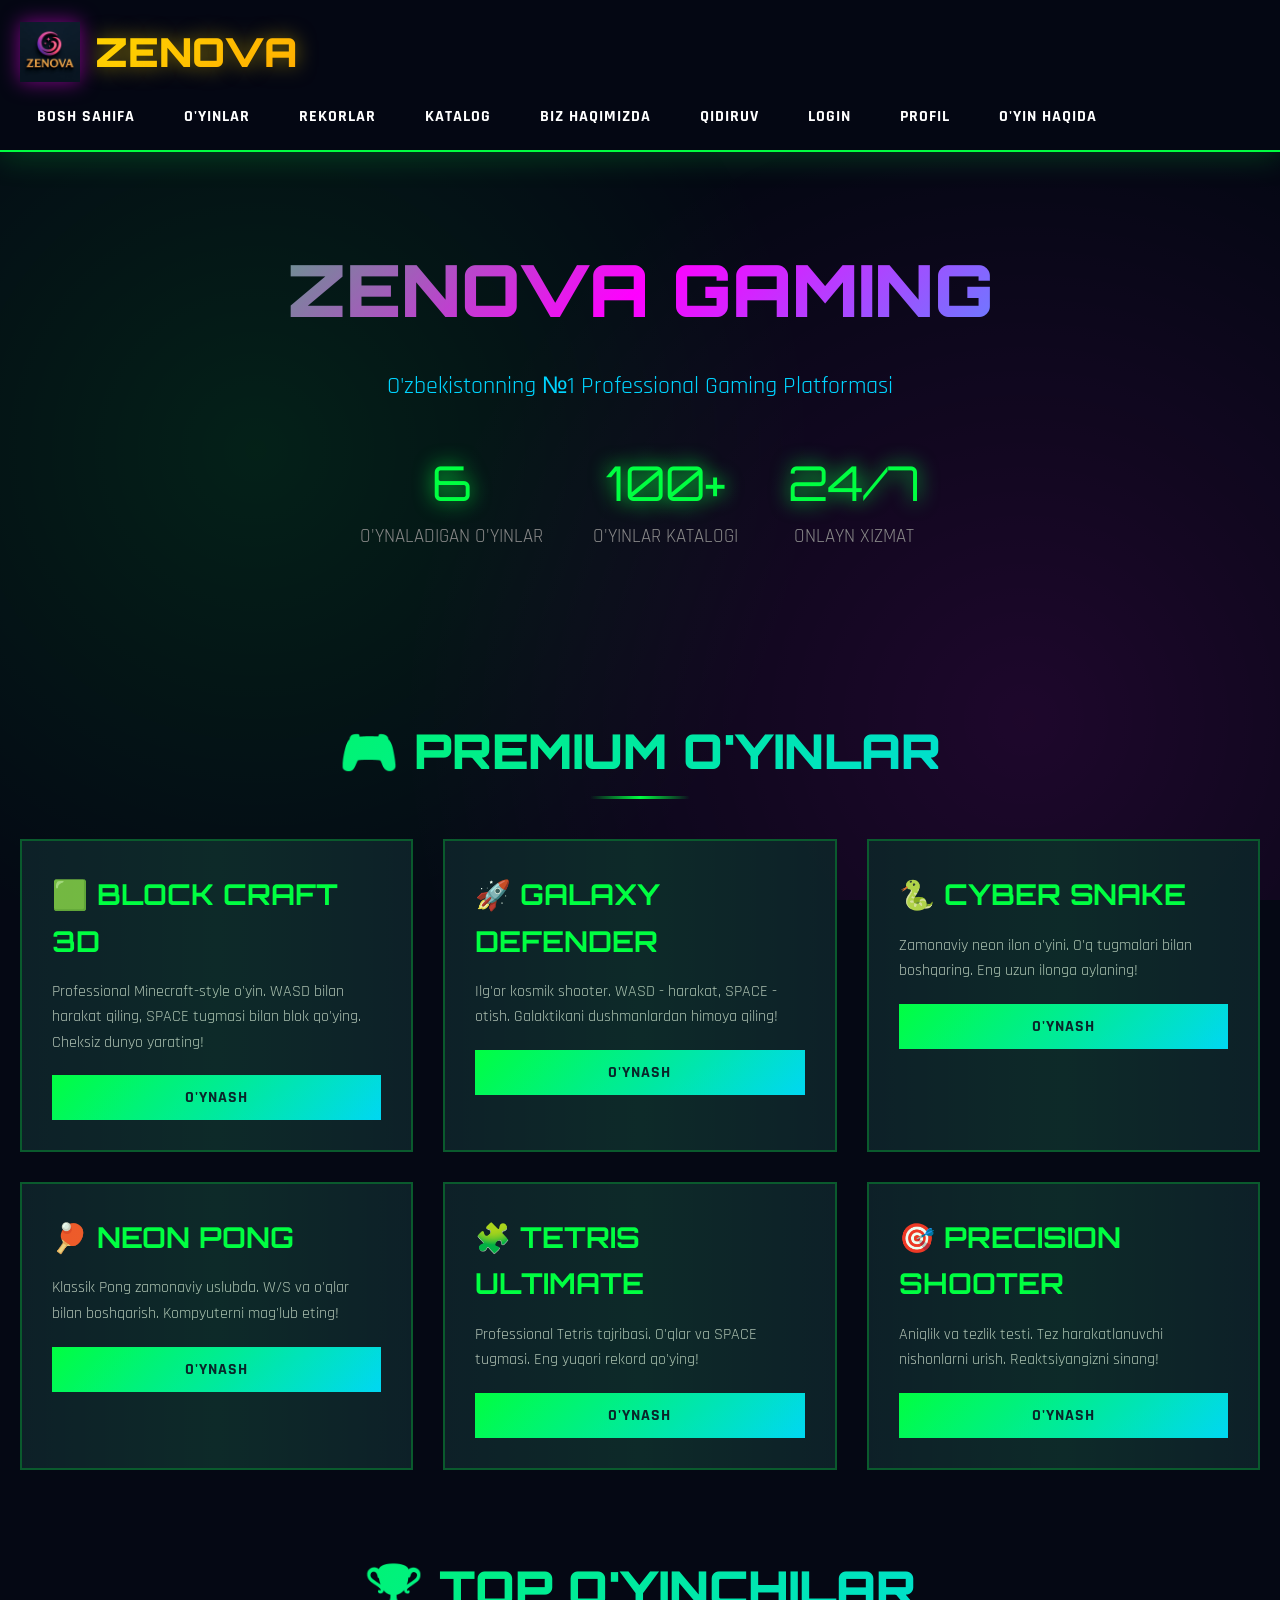
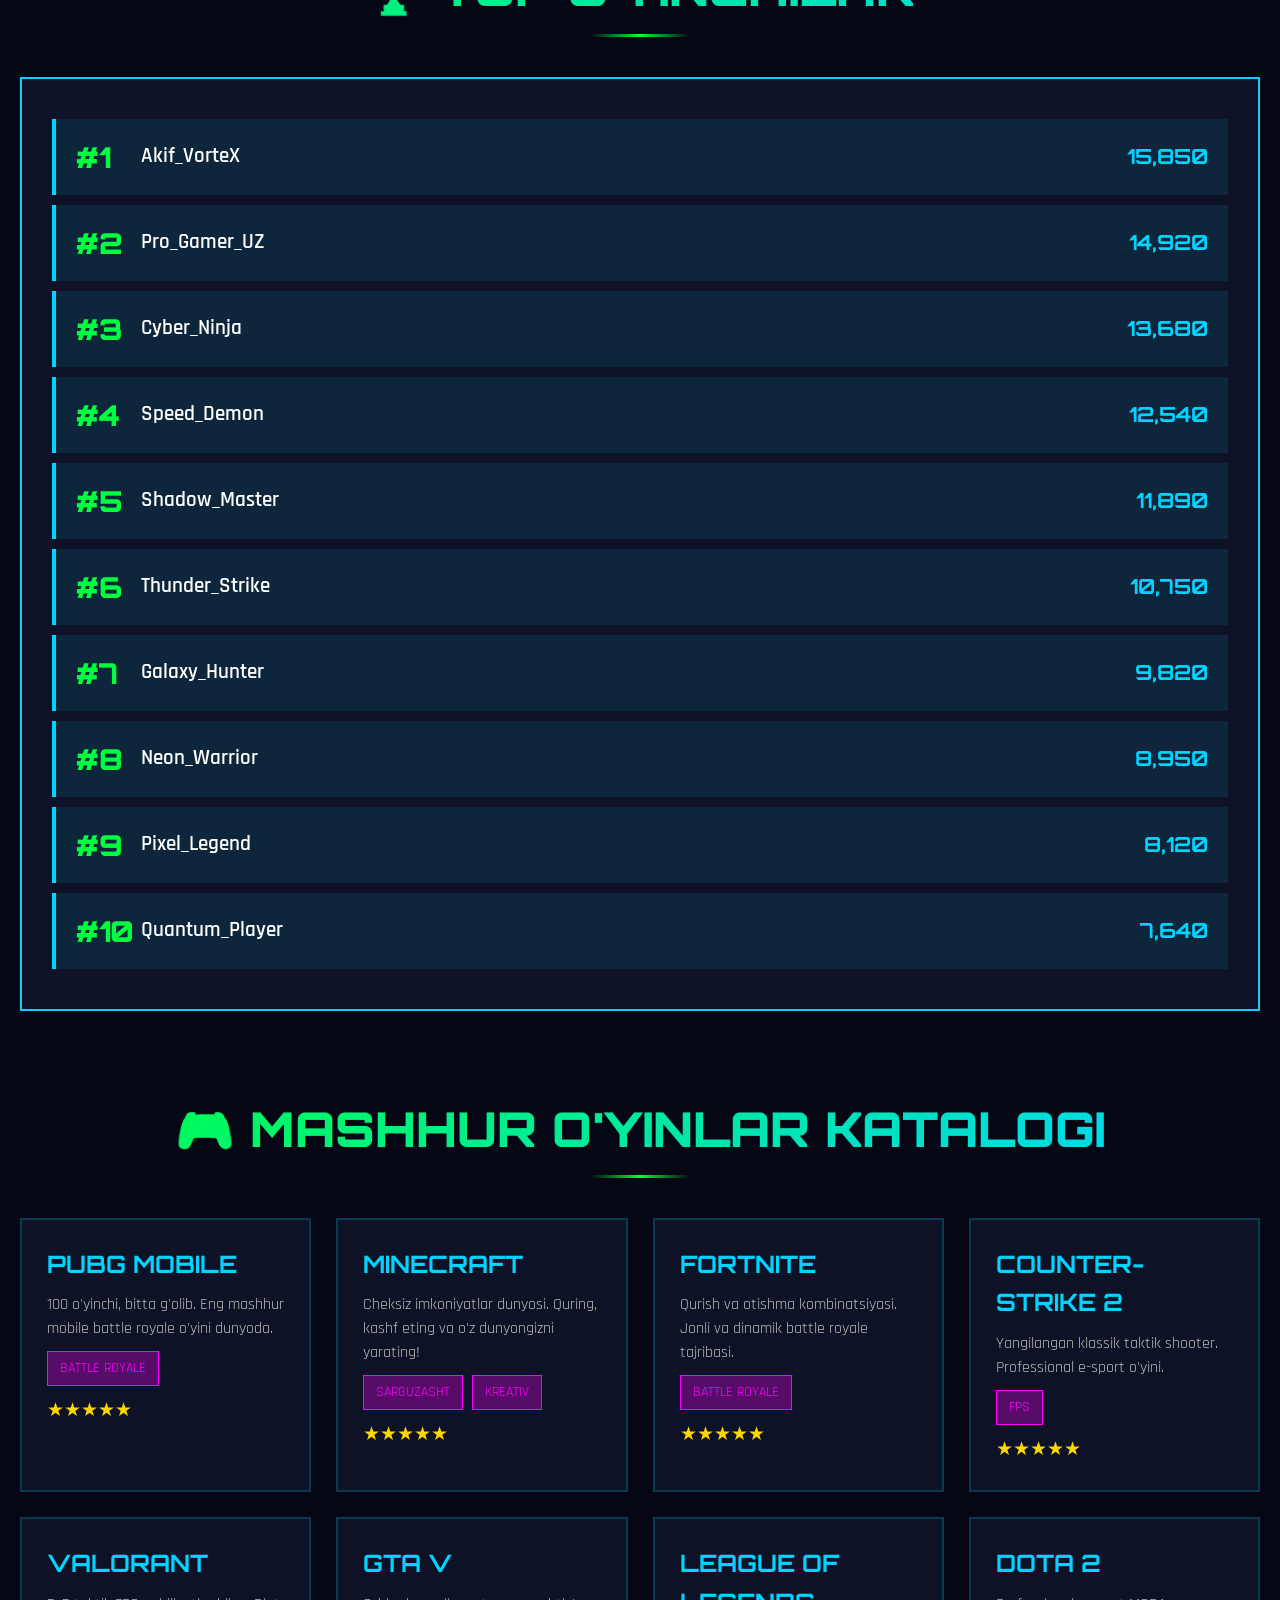
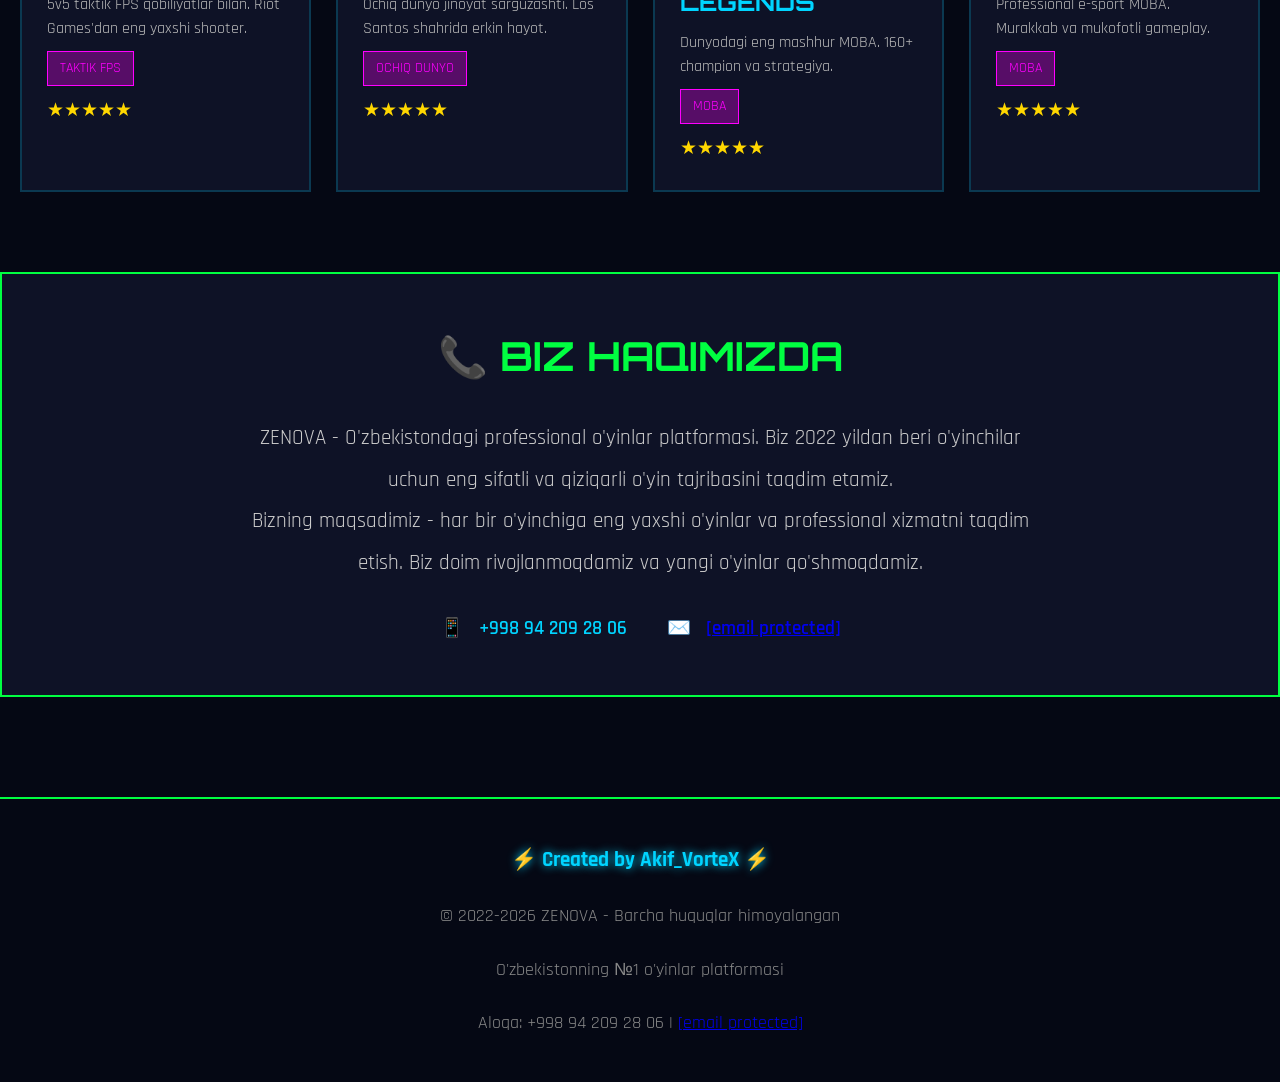
==== commit 0b37d526: "Update index.html" ====
--- a/index.html
+++ b/index.html
@@ -710,7 +710,7 @@
                 <div class="contact-info">
                     <div class="contact-item">
                         <span>📱</span>
-                        <span>+998 93 917 32 22</span>
+                        <span>+998 94 209 28 06</span>
                     </div>
                     <div class="contact-item">
                         <span>✉️</span>
@@ -725,9 +725,9 @@
         <div class="container">
             <div class="footer-content">
                 <p class="creator">⚡ Created by Akif_VorteX ⚡</p>
-                <p>&copy; 2022-2024 ZENOVA - Barcha huquqlar himoyalangan</p>
+                <p>&copy; 2022-2026 ZENOVA - Barcha huquqlar himoyalangan</p>
                 <p>O'zbekistonning №1 o'yinlar platformasi</p>
-                <p>Aloqa: +998 93 917 32 22 | <a href="/cdn-cgi/l/email-protection" class="__cf_email__" data-cfemail="31585f575e714b545f5e47501f444b">[email&#160;protected]</a></p>
+                <p>Aloqa: +998 94 209 28 06 | <a href="/cdn-cgi/l/email-protection" class="__cf_email__" data-cfemail="31585f575e714b545f5e47501f444b">[email&#160;protected]</a></p>
             </div>
         </div>
     </footer>
